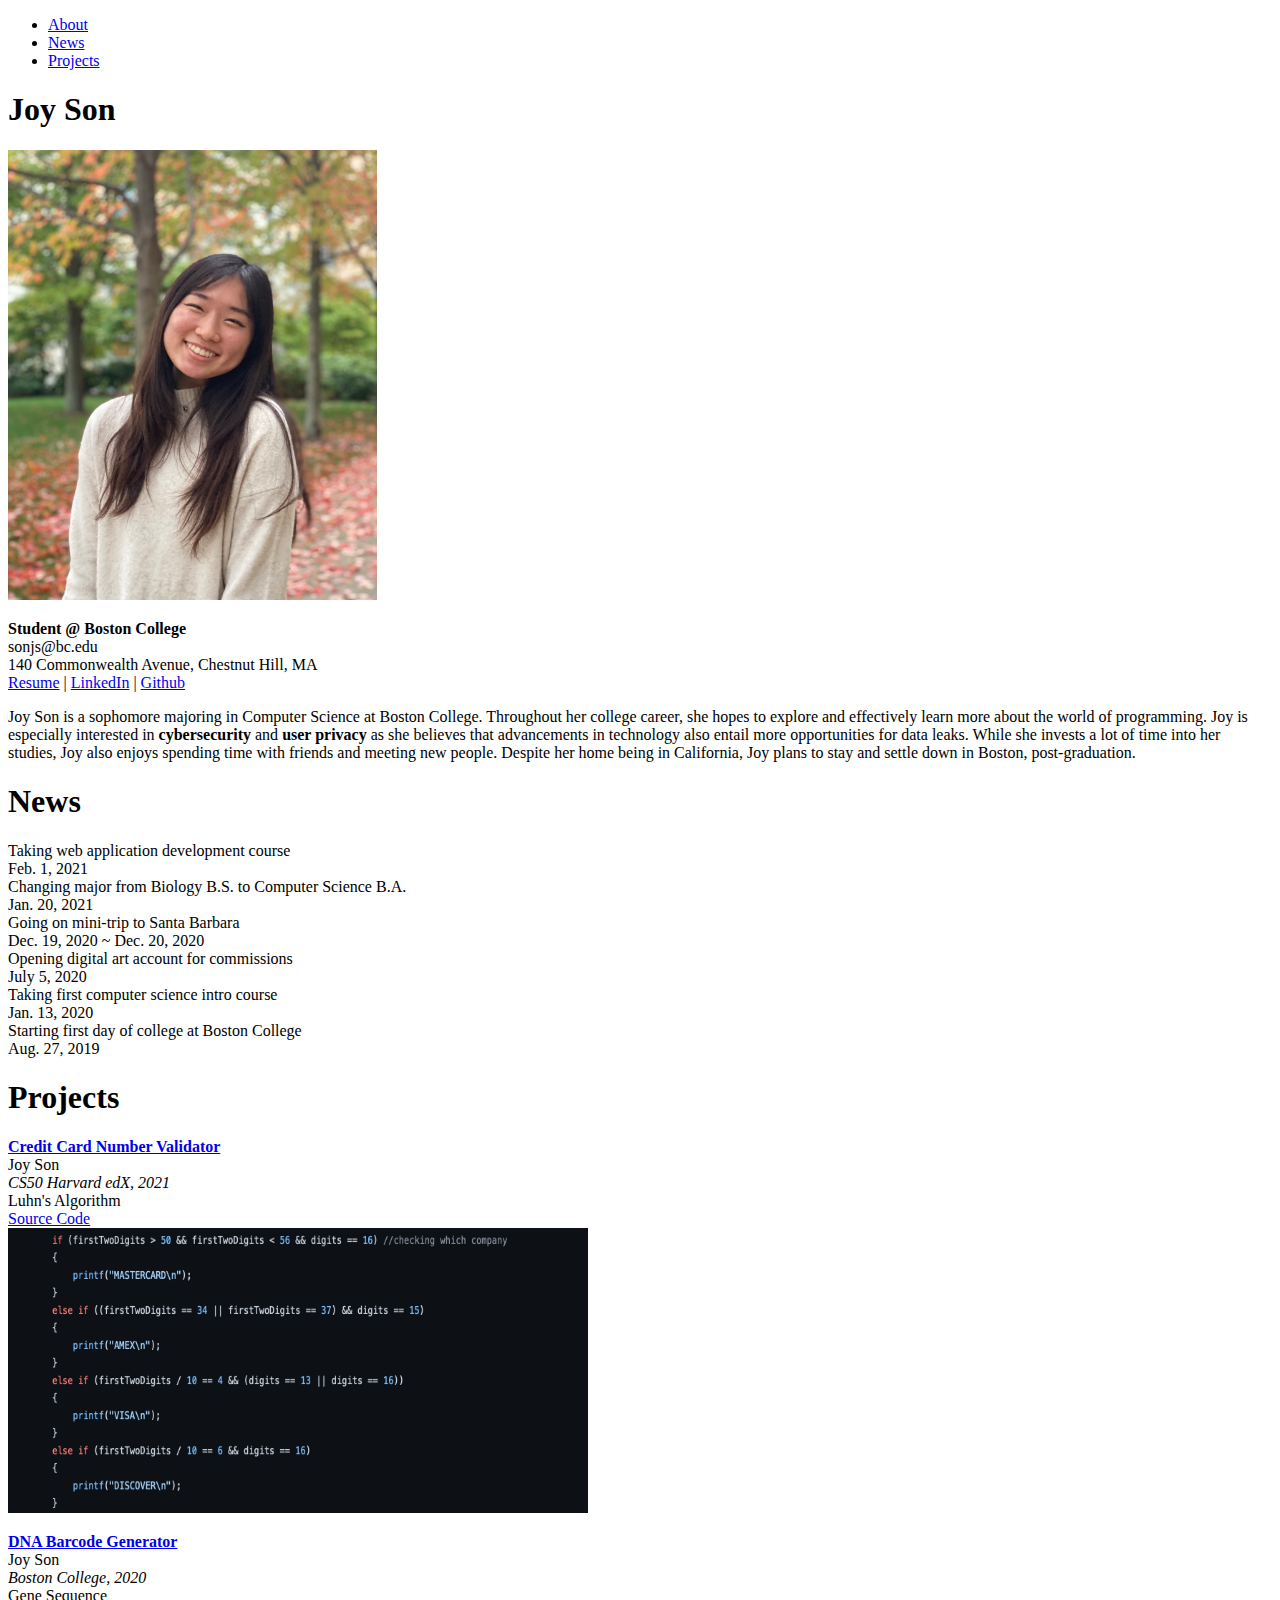
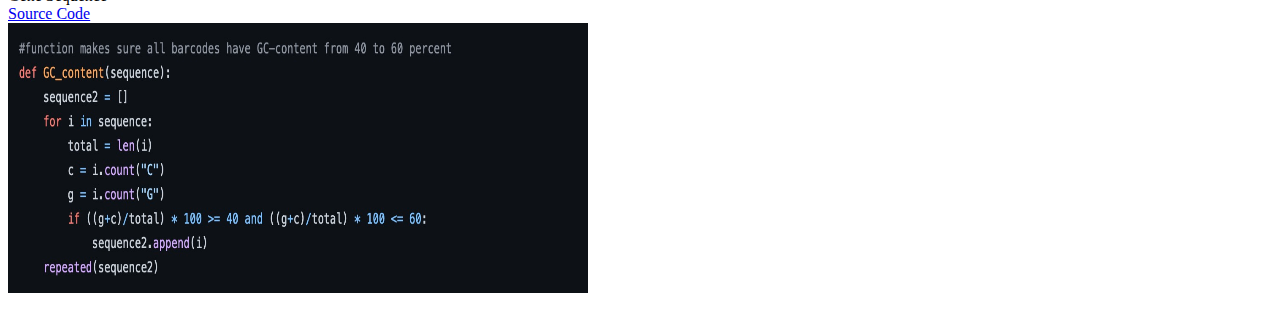
==== index.html @ d93fdd6b "web" ====
<!DOCTYPE html>
<html>
    <head>
        <meta name="viewport" content="width=device-width, initial-scale=1.0">
        <title> Joy's Portfolio </title>
        <nav>
            <ul>
                <li><a href="#about">About</a></li>
                <li><a href="#news">News</a></li>
                <li><a href="#projects">Projects</a></li>
            </ul>
        </nav>
        <link rel="stylesheet" href="style.css"/>
    </head>

<!--use title attribute in paragraph?-->

    <body>
        <section>
            <h1 id="about">Joy Son</h1>
            <img src="assets/profile.jpg" alt="Profile picture" width="369.4" height="450">
            <p>
                <b>Student @ Boston College</b><br>sonjs@bc.edu<br>140 Commonwealth Avenue, Chestnut Hill, MA<br>
                <a href="assets/Resume2021.pdf" target="_blank">Resume</a> |
                <a href="https://www.linkedin.com/in/joy-son-893820203" target="_blank">LinkedIn</a> | 
                <a href="https://github.com/heejeans" target="blank">Github</a>
            </p>
            <p>
                Joy Son is a sophomore majoring in Computer Science at Boston College. Throughout her college career, she hopes to 
                explore and effectively learn more about the world of programming. Joy is especially interested in <b>cybersecurity</b> and <b>user privacy</b>
                as she believes that advancements in technology also entail more opportunities for data leaks. While she invests a lot of time into her studies, Joy 
                also enjoys spending time with friends and meeting new people. Despite her home being in California, Joy plans to stay and settle down in Boston, post-graduation.


            </p>
        </section>
        <section>
            <h1 id="news">News</h1>
            <p>
                Taking web application development course<br>Feb. 1, 2021<br>
                Changing major from Biology B.S. to Computer Science B.A.<br>Jan. 20, 2021<br>
                Going on mini-trip to Santa Barbara<br>Dec. 19, 2020 ~ Dec. 20, 2020<br>
                Opening digital art account for commissions<br>July 5, 2020<br>
                Taking first computer science intro course<br>Jan. 13, 2020<br>
                Starting first day of college at Boston College<br>Aug. 27, 2019<br>

            </p>
        </section>
        <section>
            <h1 id="projects">Projects</h1>
            <p id="credit">
                <b><a href="credit.html" target="_self">Credit Card Number Validator</a></b><br>
                Joy Son<br><i>CS50 Harvard edX, 2021</i><br>Luhn's Algorithm<br>
                <a href="https://github.com/heejeans/credit-card-validation/blob/main/credit.c" target="_blank">Source Code</a><br>
                <img src="assets/cc.jpg" alt="credit card validator code" width="580" height="285">
            </p>
            <p id="dna">
                <b><a href="dna.html" target="_self">DNA Barcode Generator</a></b><br>
                Joy Son<br><i>Boston College, 2020</i><br>Gene Sequence<br>
                <a href="https://github.com/heejeans/DNA-barcode-generator/blob/main/code.py" target="_self">Source Code</a><br>
                <img src="assets/dna.jpg" alt="dna generator code" width="580" height="270">
            </p>
        </section>
    </body>
</html>
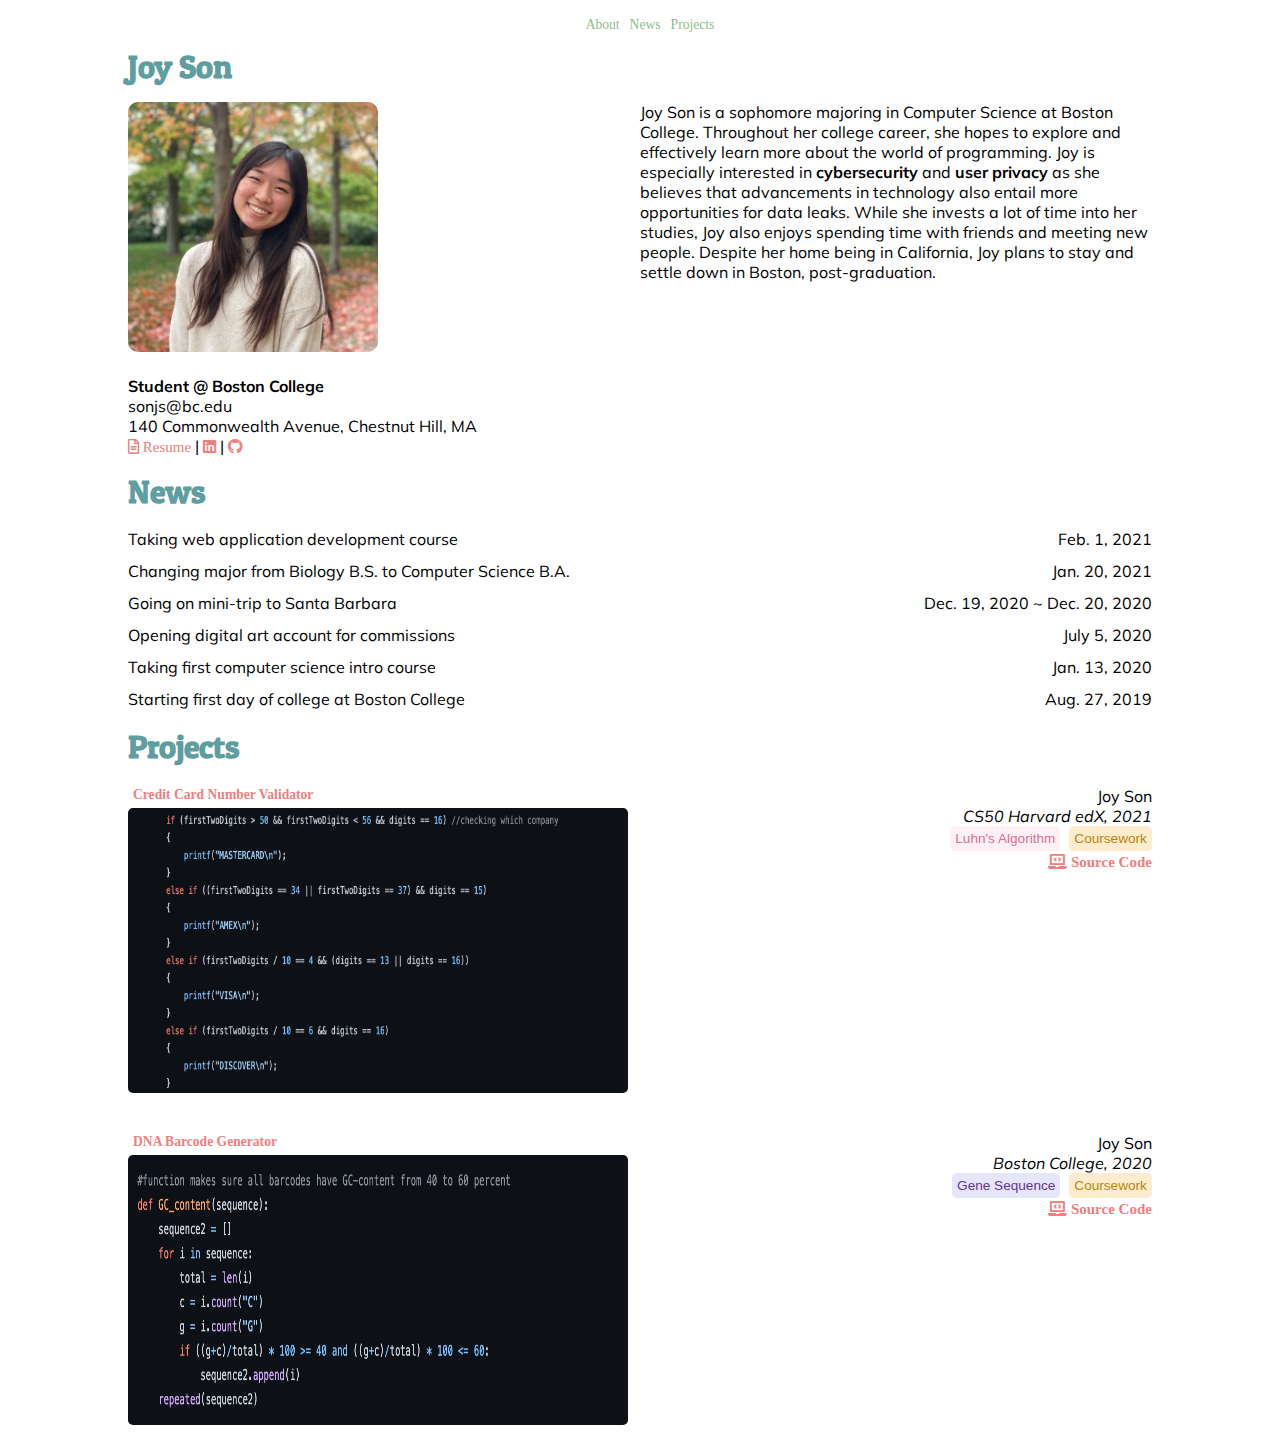
==== commit e14a49e5: "css changes" ====
--- a/index.html
+++ b/index.html
@@ -2,6 +2,11 @@
 <html>
     <head>
         <meta name="viewport" content="width=device-width, initial-scale=1.0">
+        <meta property="og:title" content="Joy's Portfolio">
+        <meta property="og:description" content="Web App project using HTML and CSS.">
+        <meta property="og:image" content="https://heejeans.github.io/lab1-web-portfolio//profile.jpg">
+        <meta property="og:url" content="https://heejeans.github.io/lab1-web-portfolio/">
+        <meta name="twitter:card" content="summary_large_image">
         <title> Joy's Portfolio </title>
         <nav>
             <ul>
@@ -11,55 +16,62 @@
             </ul>
         </nav>
         <link rel="stylesheet" href="style.css"/>
+        <link rel="stylesheet" href="https://cdnjs.cloudflare.com/ajax/libs/font-awesome/5.11.2/css/all.min.css"/>
+        <link rel="preconnect" href="https://fonts.gstatic.com">
+        <link href="https://fonts.googleapis.com/css2?family=Mulish:wght@300&family=Patua+One&display=swap" rel="stylesheet">
+        <link rel="stylesheet" href="https://cdnjs.cloudflare.com/ajax/libs/animate.css/4.1.1/animate.min.css"/>
     </head>
-
-<!--use title attribute in paragraph?-->
-
+    
     <body>
-        <section>
-            <h1 id="about">Joy Son</h1>
-            <img src="assets/profile.jpg" alt="Profile picture" width="369.4" height="450">
-            <p>
+        <h1 class="container animate__animated animate__pulse animate__infinite animate__slow" id="about"><br>Joy Son</h1>
+        <section class="row container">
+            <p class="col-6 personal text">
+                <img class="profile" src="assets/profile.jpg" alt="Profile picture" width="369.4" height="450"><br><br>
                 <b>Student @ Boston College</b><br>sonjs@bc.edu<br>140 Commonwealth Avenue, Chestnut Hill, MA<br>
-                <a href="assets/Resume2021.pdf" target="_blank">Resume</a> |
-                <a href="https://www.linkedin.com/in/joy-son-893820203" target="_blank">LinkedIn</a> | 
-                <a href="https://github.com/heejeans" target="blank">Github</a>
+                <a href="assets/Resume2021.pdf" target="_blank"><i class="far fa-file-alt"> Resume</i></a> |
+                <a href="https://www.linkedin.com/in/joy-son-893820203" target="_blank"><i class="fab fa-linkedin"></i></a> | 
+                <a href="https://github.com/heejeans" target="_blank"><i class="fab fa-github"></i></a>
             </p>
-            <p>
+            <p class="col-6 text">
                 Joy Son is a sophomore majoring in Computer Science at Boston College. Throughout her college career, she hopes to 
                 explore and effectively learn more about the world of programming. Joy is especially interested in <b>cybersecurity</b> and <b>user privacy</b>
                 as she believes that advancements in technology also entail more opportunities for data leaks. While she invests a lot of time into her studies, Joy 
                 also enjoys spending time with friends and meeting new people. Despite her home being in California, Joy plans to stay and settle down in Boston, post-graduation.
-
-
             </p>
         </section>
-        <section>
-            <h1 id="news">News</h1>
-            <p>
-                Taking web application development course<br>Feb. 1, 2021<br>
-                Changing major from Biology B.S. to Computer Science B.A.<br>Jan. 20, 2021<br>
-                Going on mini-trip to Santa Barbara<br>Dec. 19, 2020 ~ Dec. 20, 2020<br>
-                Opening digital art account for commissions<br>July 5, 2020<br>
-                Taking first computer science intro course<br>Jan. 13, 2020<br>
-                Starting first day of college at Boston College<br>Aug. 27, 2019<br>
-
+        <h1 class="container animate__animated animate__pulse animate__infinite animate__slow" id="news">News</h1><br>
+        <section class="row container">
+            <div class="col-8 text">Taking web application development course</div><div class="right col-4 text">Feb. 1, 2021</div>
+            <p><div class="col-8 text">Changing major from Biology B.S. to Computer Science B.A.</div><div class="right col-4 text">Jan. 20, 2021</div></p>
+            <p><div class="col-8 text">Going on mini-trip to Santa Barbara</div><div class="right col-4 text">Dec. 19, 2020 ~ Dec. 20, 2020</div></p>
+            <p><div class="col-8 text">Opening digital art account for commissions</div><div class="right col-4 text">July 5, 2020</div></p>
+            <p><div class="col-8 text">Taking first computer science intro course</div><div class="right col-4 text">Jan. 13, 2020</div></p>
+            <div class="col-8 text">Starting first day of college at Boston College</div><div class="right col-4 text">Aug. 27, 2019</div>
+        </section><br>
+        <h1 class="container animate__animated animate__pulse animate__infinite animate__slow" id="projects">Projects</h1>
+        <section class="row container">
+            <p class="col-8" id="credit">
+                <b><a class="project animate__animated animate__rubberBand animate__infinite animate__slow" href="credit.html" target="_self">Credit Card Number Validator</a></b><br>
+                <img class="pp" src="assets/cc.jpg" alt="credit card validator code" width="500" height="285">
             </p>
+            <div class="right col-4 text tags"><br>
+                Joy Son<br><i>CS50 Harvard edX, 2021</i><br>
+                <div class="tagstyle luhn">Luhn's Algorithm</div>
+                <div class="tagstyle coursework">Coursework</div><br>
+                <a class="code" href="https://github.com/heejeans/credit-card-validation/blob/main/credit.c" target="_blank"><i class="fas fa-laptop-code"> Source Code</i></a>
+            </div> 
         </section>
-        <section>
-            <h1 id="projects">Projects</h1>
-            <p id="credit">
-                <b><a href="credit.html" target="_self">Credit Card Number Validator</a></b><br>
-                Joy Son<br><i>CS50 Harvard edX, 2021</i><br>Luhn's Algorithm<br>
-                <a href="https://github.com/heejeans/credit-card-validation/blob/main/credit.c" target="_blank">Source Code</a><br>
-                <img src="assets/cc.jpg" alt="credit card validator code" width="580" height="285">
+        <section class="row container">
+            <p class="col-8" id="dna">
+                <b><a class="project animate__animated animate__rubberBand animate__infinite animate__slow" href="dna.html" target="_self">DNA Barcode Generator</a></b><br>
+                <img class="pp" src="assets/dna.jpg" alt="dna generator code" width="500" height="270">
             </p>
-            <p id="dna">
-                <b><a href="dna.html" target="_self">DNA Barcode Generator</a></b><br>
-                Joy Son<br><i>Boston College, 2020</i><br>Gene Sequence<br>
-                <a href="https://github.com/heejeans/DNA-barcode-generator/blob/main/code.py" target="_self">Source Code</a><br>
-                <img src="assets/dna.jpg" alt="dna generator code" width="580" height="270">
-            </p>
+            <div class="right col-4 text tags"><br>
+                Joy Son<br><i>Boston College, 2020</i><br>
+                <div class="tagstyle gene">Gene Sequence</div>
+                <div class="tagstyle coursework">Coursework</div><br>
+                <a class="code" href="https://github.com/heejeans/DNA-barcode-generator/blob/main/code.py" target="_blank"><i class="fas fa-laptop-code"> Source Code</i></a>
+            </div>
         </section>
     </body>
 </html>
--- a/style.css
+++ b/style.css
@@ -0,0 +1,177 @@
+nav ul {
+    list-style-type: none;
+    display: flex;
+    flex-direction: row;
+    width: 100%;
+    justify-content: center;
+    background-color: white;
+    position: fixed;
+    top: 0;
+    left: 0;
+    margin: 0;
+    padding: 10px;
+}
+a:link{
+    text-decoration: none;
+    font-family: Verdana, san-serif;
+    font-size: 85%;
+}
+a:hover{
+    text-decoration: underline;
+}
+ul li{
+    margin: 5px;
+    color: darkseagreen;
+}
+li a{
+    color: darkseagreen;
+}
+.row{
+    display: flex;
+    flex-wrap: wrap;
+}
+.center{
+    justify-content: center;
+}
+@media screen and (min-width: 768px){
+.col-1 {flex-basis: 8.33%;}
+.col-2 {flex-basis: 16.66%;}
+.col-3 {flex-basis: 25%;}
+.col-4 {flex-basis: 33.33%;}
+.col-5 {flex-basis: 41.66%;}
+.col-6 {flex-basis: 50%;}
+.col-7 {flex-basis: 58.33%;}
+.col-8 {flex-basis: 66.66%;}
+.col-9 {flex-basis: 75%;}
+.col-10 {flex-basis: 83.33%;}
+.col-11 {flex-basis: 91.66%;}
+.col-12 {flex-basis: 100%;}
+}
+[class="col-*"]{
+    flex-basis: 100%;
+}
+
+.right{
+    text-align: right;
+}
+.container{
+    max-width: 1024px;
+    width: 100%;
+    margin: 0 auto;
+}
+.profile{
+    border-radius: 10px;
+    width: 250px;
+    height: 250px;
+    object-fit: cover;
+}
+.tagstyle{
+    border: 1px;
+    display: inline-block;
+    padding: 5px;
+    font-family: Verdana, sans-serif;
+    font-size: 85%;
+    border-radius: 5px;
+}
+.coursework{
+    margin-left: 5px;
+    background-color: blanchedalmond;
+    color: darkgoldenrod;
+}
+.luhn{
+    background-color: lavenderblush;
+    color: palevioletred;
+}
+.gene{
+    background-color: lavender;
+    color: rebeccapurple;
+}
+.code{
+    color: lightcoral;
+    font-size: 85%;   
+}
+.project{
+    display: inline-block;
+    padding: 5px;
+    color:lightcoral;
+}
+img.pp{
+    border-radius: 5px;
+}
+.personal a{
+    color:lightcoral;
+}
+.text{
+    font-family: 'Mulish', sans-serif;
+}
+h1
+{
+    font-family: 'Patua One', cursive;
+    color: cadetblue;
+}
+h2
+{
+    font-family: 'Patua One', cursive;
+    color: lightcoral;
+}
+@media screen and (max-width: 768px) {
+    div.col-4{
+      float: none;
+      width: 100%;
+      text-align: left;
+    }
+    .luhn, .gene{
+        text-align: left;
+    }
+}
+@media screen and (max-width: 885px) {
+    div.tags{
+        float: none;
+        width: 100%;
+        text-align: left;
+    }
+}
+@media screen and (max-width: 600px) {
+    .text{
+        font-size: 75%;
+    }
+    h1{
+        font-size: 25px;
+        text-align: center;
+    }
+    h2{
+        font-size: 20px;
+        text-align: center;
+    }
+    a:link{
+        font-size: 75%;
+    }
+    ul li{
+        margin: 2px;
+    }
+    nav ul {
+        padding: 5px;
+    }
+    img{
+        width: 75%;
+        height: 100%
+    }
+    .profile{
+        width: 180px;
+        height: 180px;
+    }
+    .personal{
+        flex-basis: 100%;
+        text-align: center;
+    }
+    i.fas, i.far, i.fab{
+        font-size: 12px;
+    }
+}
+i.fas:hover, i.far:hover, i.fab:hover{
+    text-decoration: underline;
+}
+.fa-laptop-code, .fa-file-alt, .fa-linkedin, .fa-github{
+    font-size: 15px;
+}
+
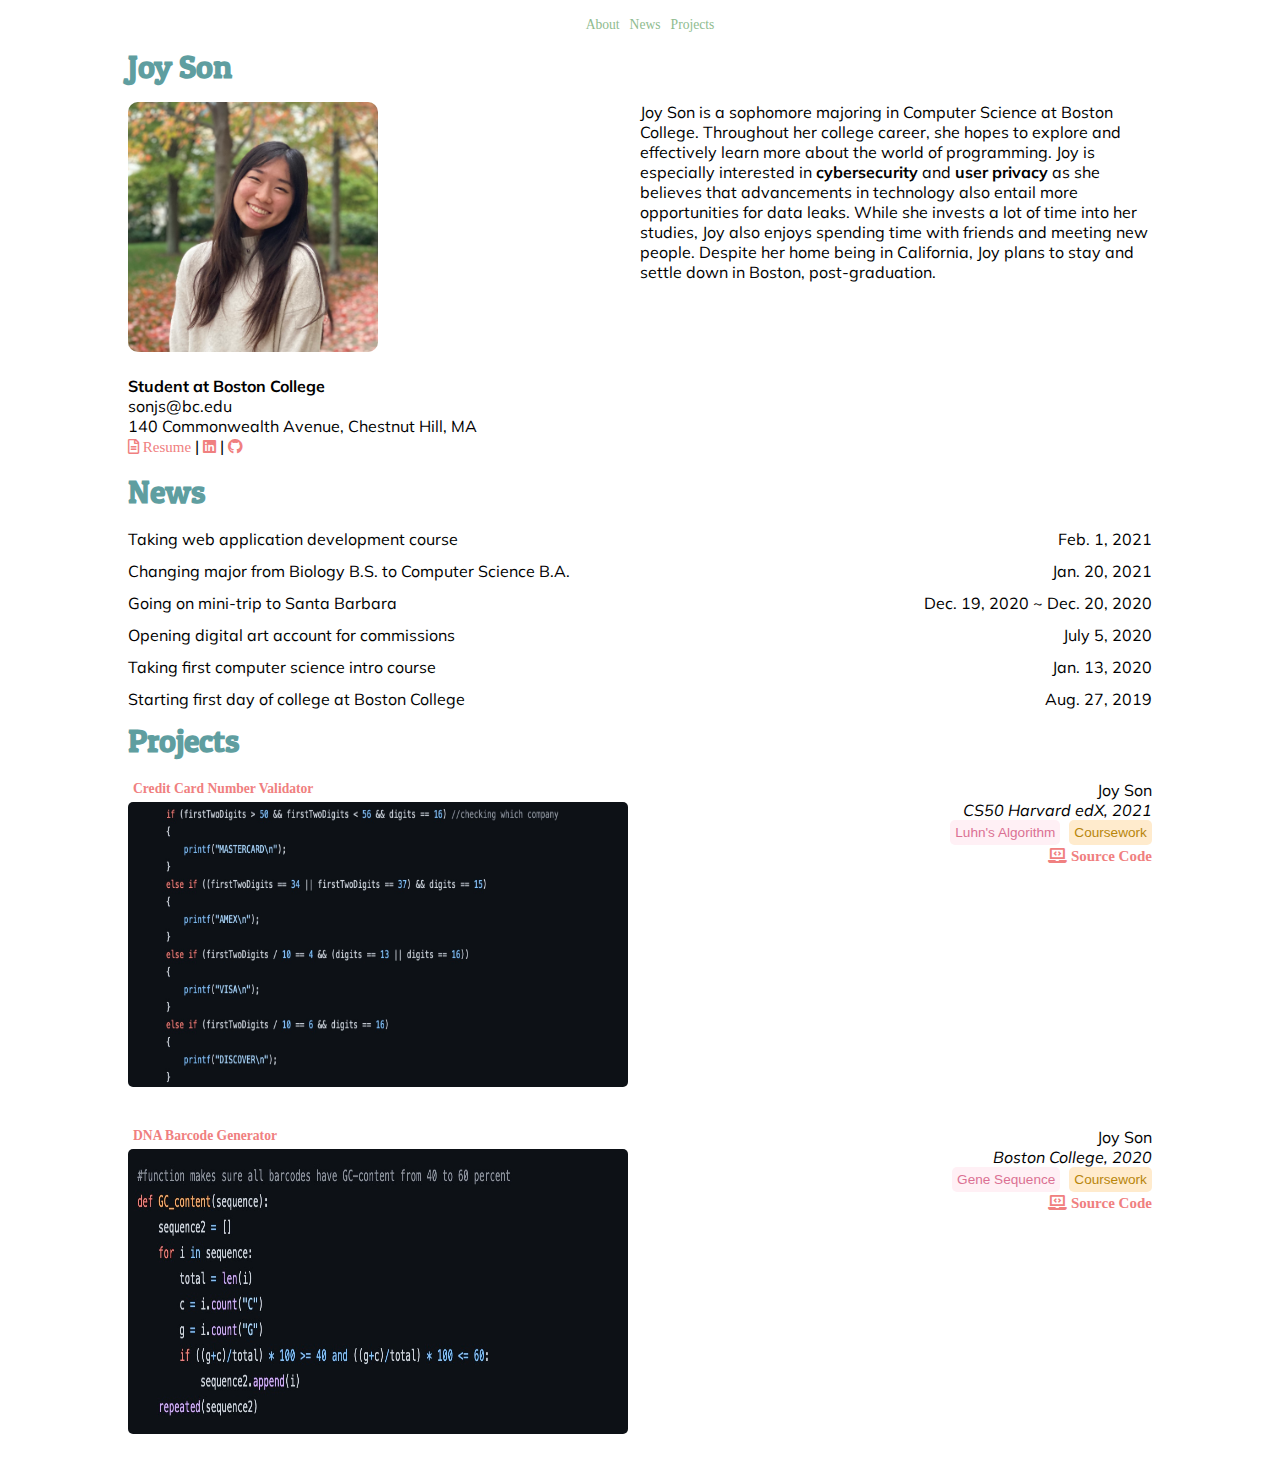
==== commit 16a1f7ba: "js basics and dom changes" ====
--- a/index.html
+++ b/index.html
@@ -4,9 +4,14 @@
         <meta name="viewport" content="width=device-width, initial-scale=1.0">
         <meta property="og:title" content="Joy's Portfolio">
         <meta property="og:description" content="Web App project using HTML and CSS.">
-        <meta property="og:image" content="https://heejeans.github.io/lab1-web-portfolio//profile.jpg">
-        <meta property="og:url" content="https://heejeans.github.io/lab1-web-portfolio/">
+        <meta property="og:image" content="https://heejeans.github.io/lab1-web-portfolio/assets/profile.jpg">
+        <meta property="og:url" content="https://heejeans.github.io/lab1-web-portfolio/index.html">
         <meta name="twitter:card" content="summary_large_image">
+        <link rel="stylesheet" href="style.css"/>
+        <link rel="stylesheet" href="https://cdnjs.cloudflare.com/ajax/libs/font-awesome/5.11.2/css/all.min.css"/>
+        <link rel="preconnect" href="https://fonts.gstatic.com">
+        <link href="https://fonts.googleapis.com/css2?family=Mulish:wght@300&family=Patua+One&display=swap" rel="stylesheet">
+        <link rel="stylesheet" href="https://cdnjs.cloudflare.com/ajax/libs/animate.css/4.1.1/animate.min.css"/>
         <title> Joy's Portfolio </title>
         <nav>
             <ul>
@@ -15,15 +20,12 @@
                 <li><a href="#projects">Projects</a></li>
             </ul>
         </nav>
-        <link rel="stylesheet" href="style.css"/>
-        <link rel="stylesheet" href="https://cdnjs.cloudflare.com/ajax/libs/font-awesome/5.11.2/css/all.min.css"/>
-        <link rel="preconnect" href="https://fonts.gstatic.com">
-        <link href="https://fonts.googleapis.com/css2?family=Mulish:wght@300&family=Patua+One&display=swap" rel="stylesheet">
-        <link rel="stylesheet" href="https://cdnjs.cloudflare.com/ajax/libs/animate.css/4.1.1/animate.min.css"/>
+        <script src="main.js" defer></script>
     </head>
     
     <body>
-        <h1 class="container animate__animated animate__pulse animate__infinite animate__slow" id="about"><br>Joy Son</h1>
+        <div class="container">
+        <h1 id="about" class="container animate__animated animate__pulse animate__infinite animate__slow"><br>Joy Son</h1>
         <section class="row container">
             <p class="col-6 personal text">
                 <img class="profile" src="assets/profile.jpg" alt="Profile picture" width="369.4" height="450"><br><br>
@@ -39,39 +41,42 @@
                 also enjoys spending time with friends and meeting new people. Despite her home being in California, Joy plans to stay and settle down in Boston, post-graduation.
             </p>
         </section>
-        <h1 class="container animate__animated animate__pulse animate__infinite animate__slow" id="news">News</h1><br>
-        <section class="row container">
-            <div class="col-8 text">Taking web application development course</div><div class="right col-4 text">Feb. 1, 2021</div>
-            <p><div class="col-8 text">Changing major from Biology B.S. to Computer Science B.A.</div><div class="right col-4 text">Jan. 20, 2021</div></p>
-            <p><div class="col-8 text">Going on mini-trip to Santa Barbara</div><div class="right col-4 text">Dec. 19, 2020 ~ Dec. 20, 2020</div></p>
-            <p><div class="col-8 text">Opening digital art account for commissions</div><div class="right col-4 text">July 5, 2020</div></p>
-            <p><div class="col-8 text">Taking first computer science intro course</div><div class="right col-4 text">Jan. 13, 2020</div></p>
-            <div class="col-8 text">Starting first day of college at Boston College</div><div class="right col-4 text">Aug. 27, 2019</div>
-        </section><br>
-        <h1 class="container animate__animated animate__pulse animate__infinite animate__slow" id="projects">Projects</h1>
-        <section class="row container">
-            <p class="col-8" id="credit">
-                <b><a class="project animate__animated animate__rubberBand animate__infinite animate__slow" href="credit.html" target="_self">Credit Card Number Validator</a></b><br>
-                <img class="pp" src="assets/cc.jpg" alt="credit card validator code" width="500" height="285">
-            </p>
-            <div class="right col-4 text tags"><br>
-                Joy Son<br><i>CS50 Harvard edX, 2021</i><br>
-                <div class="tagstyle luhn">Luhn's Algorithm</div>
-                <div class="tagstyle coursework">Coursework</div><br>
-                <a class="code" href="https://github.com/heejeans/credit-card-validation/blob/main/credit.c" target="_blank"><i class="fas fa-laptop-code"> Source Code</i></a>
-            </div> 
-        </section>
-        <section class="row container">
-            <p class="col-8" id="dna">
-                <b><a class="project animate__animated animate__rubberBand animate__infinite animate__slow" href="dna.html" target="_self">DNA Barcode Generator</a></b><br>
-                <img class="pp" src="assets/dna.jpg" alt="dna generator code" width="500" height="270">
-            </p>
-            <div class="right col-4 text tags"><br>
-                Joy Son<br><i>Boston College, 2020</i><br>
-                <div class="tagstyle gene">Gene Sequence</div>
-                <div class="tagstyle coursework">Coursework</div><br>
-                <a class="code" href="https://github.com/heejeans/DNA-barcode-generator/blob/main/code.py" target="_blank"><i class="fas fa-laptop-code"> Source Code</i></a>
-            </div>
-        </section>
+        <h1 id="news" class="container animate__animated animate__pulse animate__infinite animate__slow">News</h1><br>
+        <div class="row container">
+            <p class="container"><div class="col-8 text">Taking web application development course</div><div class="right col-4 text">Feb. 1, 2021</div></p>
+            <p class="container"><div class="col-8 text">Changing major from Biology B.S. to Computer Science B.A.</div><div class="right col-4 text">Jan. 20, 2021</div></p>
+            <p class="container"><div class="col-8 text">Going on mini-trip to Santa Barbara</div><div class="right col-4 text">Dec. 19, 2020 ~ Dec. 20, 2020</div></p>
+            <p class="container"><div class="col-8 text">Opening digital art account for commissions</div><div class="right col-4 text">July 5, 2020</div></p>
+            <p class="container"><div class="col-8 text">Taking first computer science intro course</div><div class="right col-4 text">Jan. 13, 2020</div></p>
+            <p class="container"><div class="col-8 text">Starting first day of college at Boston College</div><div class="right col-4 text">Aug. 27, 2019</div></p>
+        </div>
+        <h1 id="projects" class="container animate__animated animate__pulse animate__infinite animate__slow">Projects</h1>
+        <div>
+            <section class="row container">
+                <p class="col-8" id="credit">
+                    <b><a class="project animate__animated animate__rubberBand animate__infinite animate__slow" href="credit.html" target="_self">Credit Card Number Validator</a></b><br>
+                    <img class="pp" src="assets/cc.jpg" alt="credit card validator code" width="500" height="285">
+                </p>
+                <div class="right col-4 text tags"><br>
+                    Joy Son<br><i>CS50 Harvard edX, 2021</i><br>
+                    <div class="tagstyle luhn">Luhn's Algorithm</div>
+                    <div class="tagstyle coursework">Coursework</div><br>
+                    <a class="code" href="https://github.com/heejeans/credit-card-validation/blob/main/credit.c" target="_blank"><i class="fas fa-laptop-code"> Source Code</i></a>
+                </div> 
+            </section>
+            <section class="row container">
+                <p class="col-8" id="dna">
+                    <b><a class="project animate__animated animate__rubberBand animate__infinite animate__slow" href="dna.html" target="_self">DNA Barcode Generator</a></b><br>
+                    <img class="pp" src="assets/dna.jpg" alt="dna generator code" width="500" height="270">
+                </p>
+                <div class="right col-4 text tags"><br>
+                    Joy Son<br><i>Boston College, 2020</i><br>
+                    <div class="tagstyle gene">Gene Sequence</div>
+                    <div class="tagstyle coursework">Coursework</div><br>
+                    <a class="code" href="https://github.com/heejeans/DNA-barcode-generator/blob/main/code.py" target="_blank"><i class="fas fa-laptop-code"> Source Code</i></a>
+                </div>
+            </section>
+        </div>
+    </div>
     </body>
 </html>
--- a/style.css
+++ b/style.css
@@ -10,6 +10,7 @@
     left: 0;
     margin: 0;
     padding: 10px;
+    z-index: 1;
 }
 a:link{
     text-decoration: none;
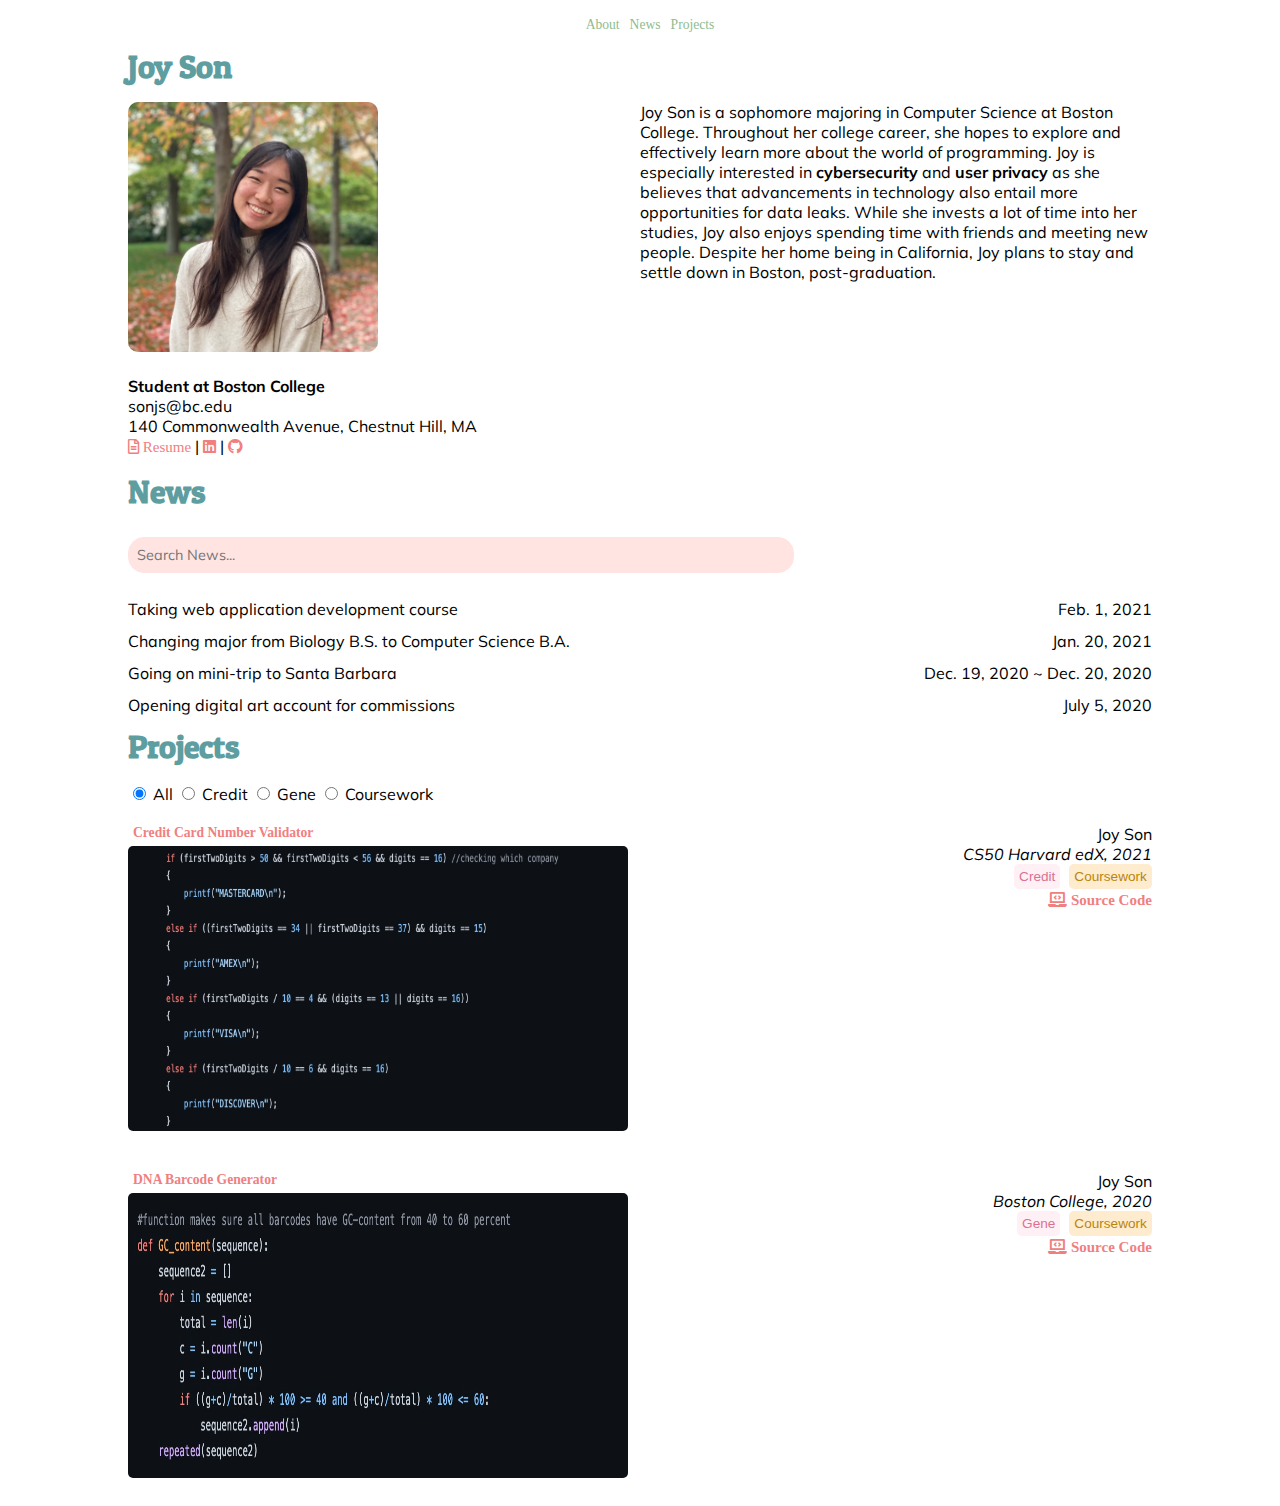
==== commit e9463090: "added events and modules" ====
--- a/index.html
+++ b/index.html
@@ -20,7 +20,7 @@
                 <li><a href="#projects">Projects</a></li>
             </ul>
         </nav>
-        <script src="main.js" defer></script>
+        <script type="module" src="index.js"></script>
     </head>
     
     <body>
--- a/style.css
+++ b/style.css
@@ -168,6 +168,15 @@
     i.fas, i.far, i.fab{
         font-size: 12px;
     }
+    .search input{
+        text-align: center;
+    }
+    .search {
+        text-align: center;
+    }
+    .filter{
+        text-align: center;
+    }
 }
 i.fas:hover, i.far:hover, i.fab:hover{
     text-decoration: underline;
@@ -175,4 +184,18 @@
 .fa-laptop-code, .fa-file-alt, .fa-linkedin, .fa-github{
     font-size: 15px;
 }
-
+.search input {
+    width:65%;
+  margin:0.5rem 0 0.5rem 0;
+  font-size: 0.9rem;
+  padding: 0.5rem;
+  border-radius: 1rem;
+  border: 1px solid mistyrose;
+  font-family: 'Mulish', sans-serif;
+  background-color: mistyrose;
+}
+
+
+
+
+
